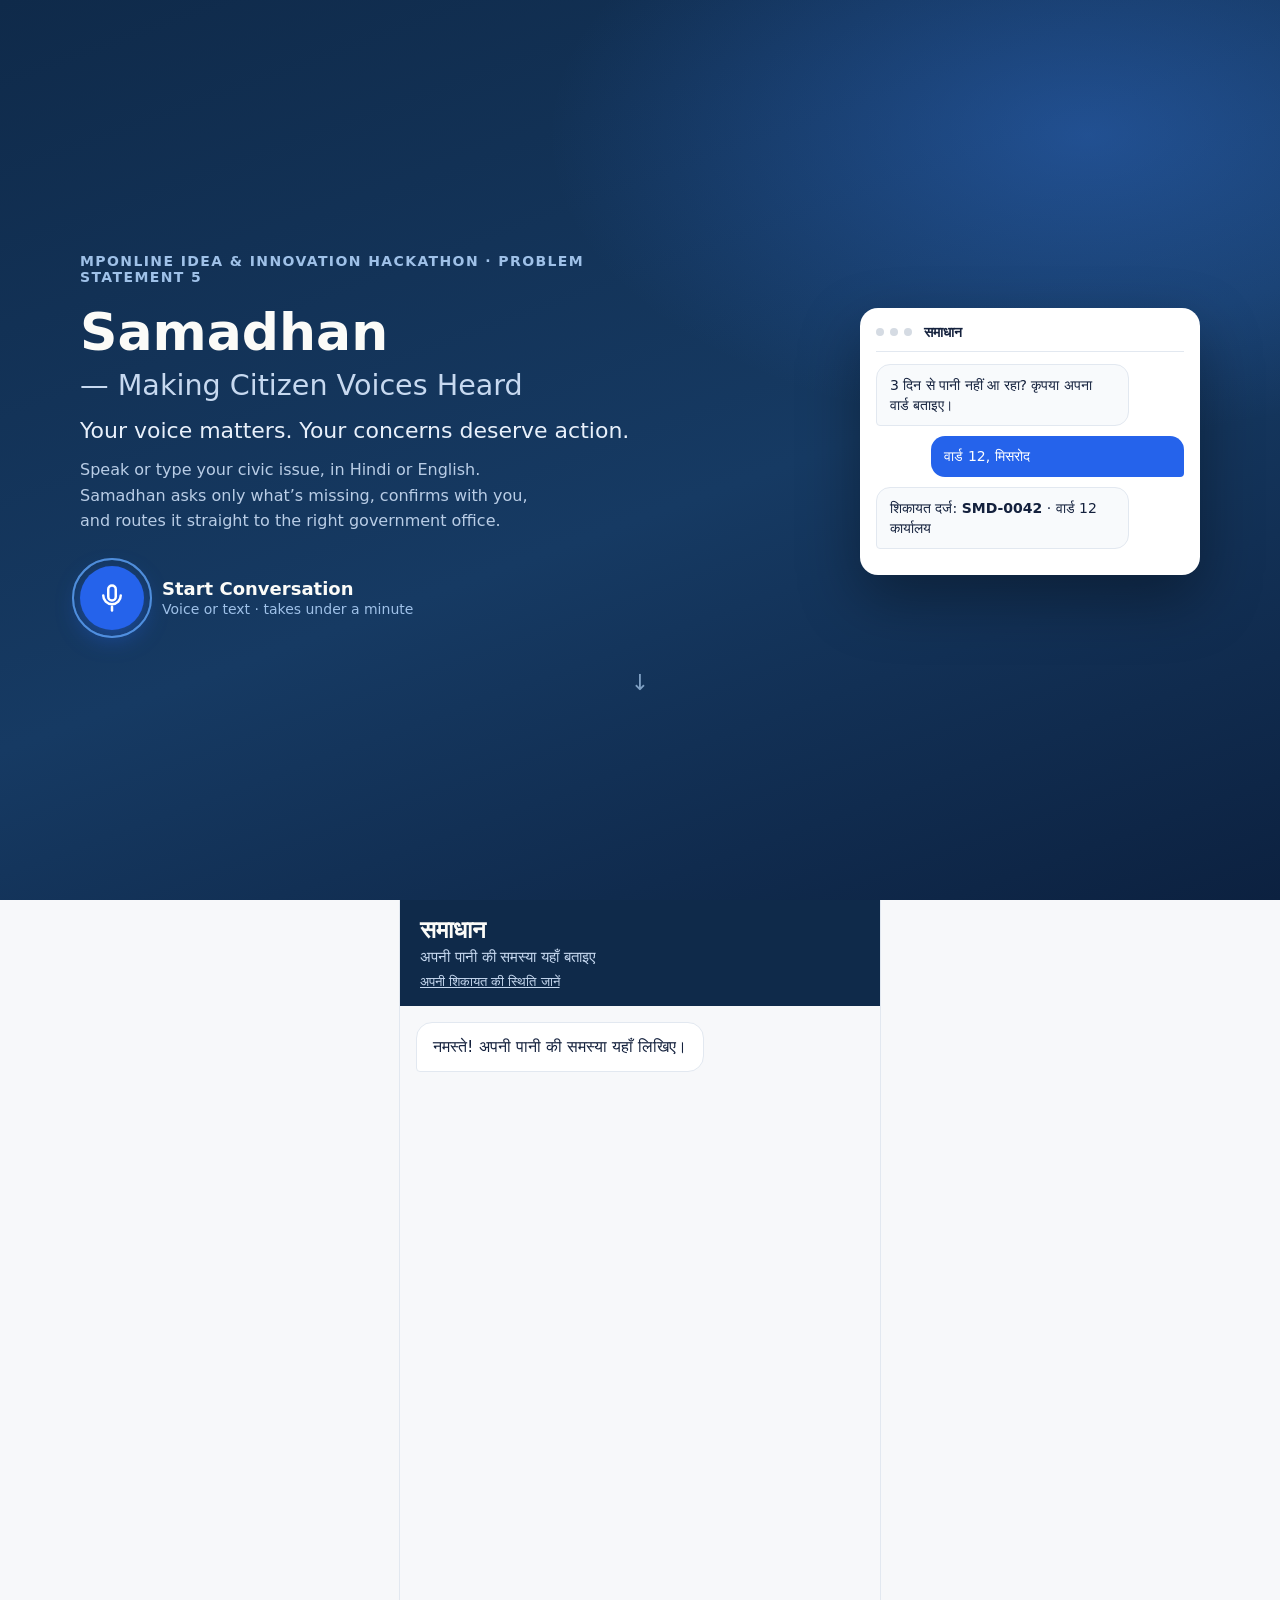
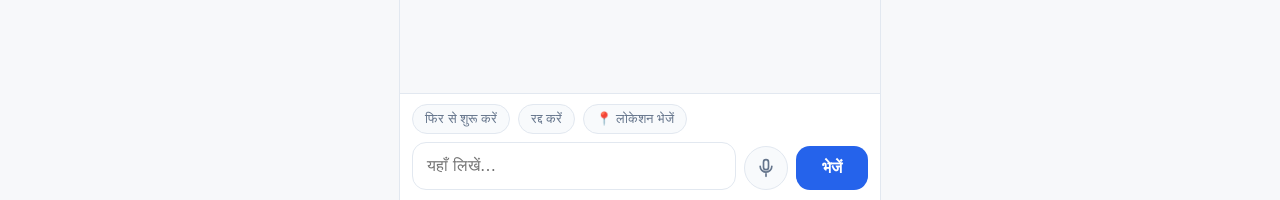
==== frontend/index.html @ 24bd09cf "T29: mic + location wired into the chat UI S16 spec + plan, then implementation on top of T21's exis" ====
<!doctype html>
<html lang="hi">
<head>
<meta charset="UTF-8">
<meta name="viewport" content="width=device-width, initial-scale=1, maximum-scale=1, viewport-fit=cover">
<title>समाधान — शिकायत दर्ज करें</title>
<link rel="stylesheet" href="style.css">
</head>
<body>

<section id="hero" class="hero">
  <div class="hero-inner">
    <div class="hero-copy">
      <p class="hero-eyebrow reveal" style="animation-delay:.05s">MPOnline Idea &amp; Innovation Hackathon &middot; Problem Statement 5</p>
      <h1 class="hero-title reveal" style="animation-delay:.15s">Samadhan <span class="hero-title-sub">— Making Citizen Voices Heard</span></h1>
      <p class="hero-tagline reveal" style="animation-delay:.25s">Your voice matters. Your concerns deserve action.</p>
      <p class="hero-desc reveal" style="animation-delay:.35s">Speak or type your civic issue, in Hindi or English. Samadhan asks only what&rsquo;s missing, confirms with you, and routes it straight to the right government office.</p>
      <div class="hero-cta-row reveal" style="animation-delay:.45s">
        <button id="hero-cta" class="cta-mic" aria-label="Start Conversation">
          <span class="cta-mic-ring"></span>
          <span class="cta-mic-ring cta-mic-ring-2"></span>
          <svg class="cta-mic-icon" viewBox="0 0 24 24" width="30" height="30" fill="none" stroke="currentColor" stroke-width="2" stroke-linecap="round" stroke-linejoin="round" aria-hidden="true">
            <rect x="9" y="2" width="6" height="12" rx="3"></rect>
            <path d="M5 10a7 7 0 0 0 14 0"></path>
            <line x1="12" y1="19" x2="12" y2="22"></line>
          </svg>
        </button>
        <div class="cta-label-group">
          <span class="cta-label">Start Conversation</span>
          <span class="cta-sublabel">Voice or text &middot; takes under a minute</span>
        </div>
      </div>
    </div>
    <div class="hero-preview reveal" style="animation-delay:.55s" aria-hidden="true">
      <div class="preview-card">
        <div class="preview-card-header">
          <span class="preview-dot"></span><span class="preview-dot"></span><span class="preview-dot"></span>
          <span class="preview-card-title">समाधान</span>
        </div>
        <div class="preview-bubble bot">3 दिन से पानी नहीं आ रहा? कृपया अपना वार्ड बताइए।</div>
        <div class="preview-bubble citizen">वार्ड 12, मिसरोद</div>
        <div class="preview-bubble bot preview-bubble-ticket">शिकायत दर्ज: <b>SMD-0042</b> &middot; वार्ड 12 कार्यालय</div>
      </div>
    </div>
  </div>
  <div class="hero-scroll-cue" aria-hidden="true">&darr;</div>
</section>

<div id="app" class="app-shell">
<header class="app-header">
  <h1>समाधान</h1>
  <p class="tagline">अपनी पानी की समस्या यहाँ बताइए</p>
  <a href="status.html" class="header-link">अपनी शिकायत की स्थिति जानें</a>
</header>

<main id="chat" class="chat" aria-live="polite" aria-label="बातचीत"></main>

<form id="composer" class="composer">
  <div class="composer-actions">
    <button type="button" id="btn-restart" class="chip-btn">फिर से शुरू करें</button>
    <button type="button" id="btn-cancel" class="chip-btn">रद्द करें</button>
    <button type="button" id="btn-location" class="chip-btn">📍 लोकेशन भेजें</button>
  </div>
  <div class="composer-row">
    <textarea id="input" class="input" placeholder="यहाँ लिखें…" rows="1" required></textarea>
    <button type="button" id="btn-mic" class="mic-btn" aria-label="आवाज़ रिकॉर्ड करें" title="आवाज़ रिकॉर्ड करें">
      <svg viewBox="0 0 24 24" width="20" height="20" fill="none" stroke="currentColor" stroke-width="2" stroke-linecap="round" stroke-linejoin="round" aria-hidden="true">
        <rect x="9" y="2" width="6" height="12" rx="3"></rect>
        <path d="M5 10a7 7 0 0 0 14 0"></path>
        <line x1="12" y1="19" x2="12" y2="22"></line>
      </svg>
    </button>
    <button type="submit" id="btn-send" class="send-btn" aria-label="भेजें">भेजें</button>
  </div>
</form>
</div>

<script src="app.js"></script>
</body>
</html>
---- frontend/style.css ----
/* Samadhan citizen chat — mobile-first, Hindi-first (T21). No framework, no build step. */

:root {
  --bg: #f7f8fa;
  --header-bg: #0f2a4a;
  --header-text: #fbfbf8;
  --bot-bg: #ffffff;
  --bot-border: #e2e8f0;
  --bot-text: #14213d;
  --citizen-bg: #2563eb;
  --citizen-text: #ffffff;
  --error-bg: #fff1f0;
  --error-border: #f6a09a;
  --error-text: #7a271a;
  --muted: #64748b;
  --accent: #2563eb;
  --ticket-bg: #eff4ff;
  --ticket-border: #c7d9f0;
  --success-bg: #ecfdf5;
  --success-border: #86efac;
  --success-text: #166534;
}

* { box-sizing: border-box; }

html, body {
  height: 100%;
  margin: 0;
  font-family: 'Noto Sans Devanagari', 'Segoe UI', system-ui, -apple-system, sans-serif;
  background: var(--bg);
  color: var(--bot-text);
}

.app-shell {
  display: flex;
  flex-direction: column;
  height: 100dvh;
}

.app-header {
  flex: none;
  background: var(--header-bg);
  color: var(--header-text);
  padding: 16px 20px calc(16px + env(safe-area-inset-top, 0px)) 20px;
  padding-top: max(16px, env(safe-area-inset-top, 16px));
}

.app-header h1 {
  margin: 0;
  font-size: 24px;
  font-weight: 700;
}

.app-header .tagline {
  margin: 4px 0 0;
  font-size: 15px;
  color: #c7d9f0;
}

.app-header .header-link {
  display: inline-block;
  margin-top: 8px;
  font-size: 13px;
  color: #c7d9f0;
  text-decoration: underline;
}

.chat {
  flex: 1;
  overflow-y: auto;
  padding: 16px;
  display: flex;
  flex-direction: column;
  gap: 12px;
}

.msg {
  max-width: 82%;
  padding: 12px 16px;
  border-radius: 16px;
  font-size: 16px;
  line-height: 1.5;
  word-wrap: break-word;
  white-space: pre-wrap;
}

.msg.bot {
  align-self: flex-start;
  background: var(--bot-bg);
  border: 1px solid var(--bot-border);
  color: var(--bot-text);
  border-bottom-left-radius: 4px;
}

.msg.citizen {
  align-self: flex-end;
  background: var(--citizen-bg);
  color: var(--citizen-text);
  border-bottom-right-radius: 4px;
}

.msg.error {
  align-self: flex-start;
  background: var(--error-bg);
  border: 1px solid var(--error-border);
  color: var(--error-text);
  border-bottom-left-radius: 4px;
}

.msg.system {
  align-self: center;
  background: transparent;
  color: var(--muted);
  font-size: 14px;
  padding: 4px 12px;
}

.card {
  margin-top: 10px;
  border-radius: 12px;
  padding: 14px 16px;
  font-size: 15px;
}

.card-summary {
  background: #f8fafc;
  border: 1px solid var(--bot-border);
}

.card-summary .card-title {
  font-weight: 600;
  margin-bottom: 8px;
  color: var(--bot-text);
}

.card-summary dl {
  margin: 0;
  display: grid;
  grid-template-columns: auto 1fr;
  column-gap: 10px;
  row-gap: 4px;
}

.card-summary dt {
  color: var(--muted);
  font-weight: 500;
}

.card-summary dd {
  margin: 0;
  color: var(--bot-text);
}

.card-ticket {
  background: var(--ticket-bg);
  border: 1px solid var(--ticket-border);
}

.card-ticket .complaint-id {
  font-size: 22px;
  font-weight: 700;
  color: var(--header-bg);
  letter-spacing: 0.5px;
}

.card-ticket .ticket-row {
  margin-top: 6px;
  color: #334155;
}

.badge {
  display: inline-block;
  margin-top: 8px;
  padding: 3px 10px;
  border-radius: 999px;
  font-size: 13px;
  font-weight: 600;
  background: #fff7ed;
  color: #b45309;
  border: 1px solid #f6ad55;
}

.badge-new {
  background: #f1f5f9;
  color: var(--muted);
  border: 1px solid var(--bot-border);
}

.badge-in_progress {
  background: var(--ticket-bg);
  color: var(--accent);
  border: 1px solid var(--ticket-border);
}

.badge-resolved {
  background: var(--success-bg);
  color: var(--success-text);
  border: 1px solid var(--success-border);
}

.composer {
  flex: none;
  border-top: 1px solid var(--bot-border);
  background: var(--bot-bg);
  padding: 10px 12px calc(10px + env(safe-area-inset-bottom, 0px)) 12px;
  display: flex;
  flex-direction: column;
  gap: 8px;
}

.composer-actions {
  display: flex;
  gap: 8px;
}

.chip-btn {
  flex: none;
  font-size: 13px;
  padding: 6px 12px;
  border-radius: 999px;
  border: 1px solid var(--bot-border);
  background: #f8fafc;
  color: var(--muted);
  cursor: pointer;
}

.chip-btn:active {
  background: #eef2f6;
}

.chip-btn-highlight {
  background: var(--ticket-bg);
  border-color: var(--accent);
  color: var(--accent);
  font-weight: 600;
}

.composer-row {
  display: flex;
  align-items: flex-end;
  gap: 8px;
}

.input {
  flex: 1;
  min-height: 44px;
  max-height: 120px;
  resize: none;
  border: 1px solid var(--bot-border);
  border-radius: 14px;
  padding: 12px 14px;
  font-size: 16px;
  font-family: inherit;
  line-height: 1.4;
}

.input:focus {
  outline: none;
  border-color: var(--accent);
}

.send-btn {
  flex: none;
  min-width: 72px;
  height: 44px;
  border: none;
  border-radius: 14px;
  background: var(--accent);
  color: #fff;
  font-size: 16px;
  font-weight: 600;
  cursor: pointer;
}

.send-btn:disabled {
  background: #93b4e8;
  cursor: not-allowed;
}

.mic-btn {
  flex: none;
  width: 44px;
  height: 44px;
  border-radius: 50%;
  border: 1px solid var(--bot-border);
  background: #f8fafc;
  color: var(--muted);
  cursor: pointer;
  display: flex;
  align-items: center;
  justify-content: center;
}

.mic-btn:disabled {
  opacity: 0.5;
  cursor: not-allowed;
}

.mic-btn-recording {
  background: var(--error-text);
  border-color: var(--error-text);
  color: #fff;
  animation: mic-recording-pulse 1.4s ease-in-out infinite;
}

@keyframes mic-recording-pulse {
  0%, 100% { box-shadow: 0 0 0 0 rgba(122, 39, 26, 0.35); }
  50% { box-shadow: 0 0 0 8px rgba(122, 39, 26, 0); }
}

@media (min-width: 640px) {
  .app-shell { max-width: 480px; margin: 0 auto; box-shadow: 0 0 0 1px var(--bot-border); }
}

/* ---------------------------------------------------------------------------
   Hero section — landing intro above the chat app (T21 follow-up).
--------------------------------------------------------------------------- */

.hero {
  position: relative;
  min-height: 100dvh;
  display: flex;
  flex-direction: column;
  justify-content: center;
  padding: 96px 24px 48px;
  background:
    radial-gradient(900px 500px at 85% 15%, rgba(59, 130, 246, 0.35), transparent 60%),
    linear-gradient(160deg, #0f2a4a 0%, #163a63 55%, #0c2140 100%);
  color: var(--header-text);
  overflow: hidden;
}

.hero-inner {
  position: relative;
  z-index: 1;
  width: 100%;
  max-width: 1120px;
  margin: 0 auto;
  display: grid;
  grid-template-columns: 1fr;
  gap: 40px;
  align-items: center;
}

.hero-eyebrow {
  margin: 0 0 18px;
  font-size: 14px;
  font-weight: 600;
  letter-spacing: 1.4px;
  text-transform: uppercase;
  color: #9fc1e8;
}

.hero-title {
  margin: 0 0 16px;
  font-size: clamp(34px, 7vw, 52px);
  font-weight: 700;
  line-height: 1.15;
  color: #fbfbf8;
}

.hero-title-sub {
  display: block;
  font-size: 0.55em;
  font-weight: 500;
  color: #c7d9f0;
  margin-top: 6px;
}

.hero-tagline {
  margin: 0 0 14px;
  font-size: clamp(18px, 3vw, 22px);
  font-weight: 500;
  color: #e8f0fb;
}

.hero-desc {
  margin: 0 0 32px;
  max-width: 46ch;
  font-size: 16px;
  line-height: 1.6;
  color: #b9cde6;
}

.hero-cta-row {
  display: flex;
  align-items: center;
  gap: 18px;
}

.cta-mic {
  position: relative;
  flex: none;
  width: 64px;
  height: 64px;
  border-radius: 50%;
  border: none;
  background: var(--accent);
  color: #fff;
  display: flex;
  align-items: center;
  justify-content: center;
  cursor: pointer;
  box-shadow: 0 8px 24px rgba(37, 99, 235, 0.45);
}

.cta-mic-ring {
  position: absolute;
  inset: -8px;
  border-radius: 50%;
  border: 2px solid rgba(96, 165, 250, 0.55);
  animation: mic-pulse 2.4s ease-out infinite;
}

.cta-mic-ring-2 {
  animation-delay: 1.2s;
}

.cta-label-group {
  display: flex;
  flex-direction: column;
  gap: 2px;
}

.cta-label {
  font-size: 18px;
  font-weight: 700;
  color: #fbfbf8;
}

.cta-sublabel {
  font-size: 14px;
  color: #9fc1e8;
}

.hero-preview {
  display: flex;
  justify-content: center;
}

.preview-card {
  width: 100%;
  max-width: 340px;
  background: #ffffff;
  border-radius: 18px;
  padding: 16px;
  box-shadow: 0 24px 60px rgba(0, 0, 0, 0.35);
  animation: float-card 5s ease-in-out infinite;
}

.preview-card-header {
  display: flex;
  align-items: center;
  gap: 6px;
  margin-bottom: 12px;
  padding-bottom: 10px;
  border-bottom: 1px solid var(--bot-border);
}

.preview-dot {
  width: 8px;
  height: 8px;
  border-radius: 50%;
  background: #d5dbe3;
}

.preview-card-title {
  margin-left: 6px;
  font-size: 14px;
  font-weight: 700;
  color: var(--bot-text);
}

.preview-bubble {
  max-width: 82%;
  margin-bottom: 10px;
  padding: 10px 13px;
  border-radius: 14px;
  font-size: 14px;
  line-height: 1.45;
}

.preview-bubble.bot {
  background: #f8fafc;
  border: 1px solid var(--bot-border);
  color: var(--bot-text);
  border-bottom-left-radius: 4px;
}

.preview-bubble.citizen {
  margin-left: auto;
  background: var(--accent);
  color: #fff;
  border-bottom-right-radius: 4px;
}

.preview-bubble-ticket {
  background: var(--ticket-bg);
  border-color: var(--ticket-border);
}

.hero-scroll-cue {
  position: relative;
  z-index: 1;
  margin: 40px auto 0;
  font-size: 22px;
  color: #7fa0c4;
  animation: bounce 2.2s ease-in-out infinite;
}

.reveal {
  opacity: 0;
  animation: reveal-up 0.7s ease-out forwards;
}

@keyframes reveal-up {
  from { opacity: 0; transform: translateY(16px); }
  to { opacity: 1; transform: translateY(0); }
}

@keyframes mic-pulse {
  0% { transform: scale(1); opacity: 0.9; }
  100% { transform: scale(1.6); opacity: 0; }
}

@keyframes float-card {
  0%, 100% { transform: translateY(0); }
  50% { transform: translateY(-8px); }
}

@keyframes bounce {
  0%, 100% { transform: translateY(0); }
  50% { transform: translateY(6px); }
}

@media (min-width: 860px) {
  .hero-inner { grid-template-columns: 1.1fr 0.9fr; text-align: left; }
  .hero-preview { justify-content: flex-end; }
}

@media (max-width: 859px) {
  .hero-inner { text-align: center; }
  .hero-desc { margin-left: auto; margin-right: auto; }
  .hero-cta-row { justify-content: center; }
  .hero-preview { order: -1; }
  .preview-card { max-width: 300px; }
}

@media (prefers-reduced-motion: reduce) {
  .reveal { animation: none; opacity: 1; }
  .cta-mic-ring, .preview-card, .hero-scroll-cue { animation: none; }
}

/* ---------------------------------------------------------------------------
   Status-check page (T22) — reuses .card/.card-ticket/.badge/.input/.send-btn/.chip-btn above.
--------------------------------------------------------------------------- */

.status-main {
  flex: 1;
  overflow-y: auto;
  padding: 20px 16px;
  display: flex;
  flex-direction: column;
  gap: 16px;
}

.status-form {
  display: flex;
  flex-direction: column;
  gap: 8px;
}

.status-label {
  font-size: 14px;
  font-weight: 600;
  color: var(--bot-text);
}

.form-error {
  font-size: 14px;
  color: var(--error-text);
  background: var(--error-bg);
  border: 1px solid var(--error-border);
  border-radius: 10px;
  padding: 8px 12px;
}

.status-submit {
  width: 100%;
}

.status-result .card {
  margin-top: 0;
}

.status-back {
  align-self: flex-start;
  text-decoration: none;
}
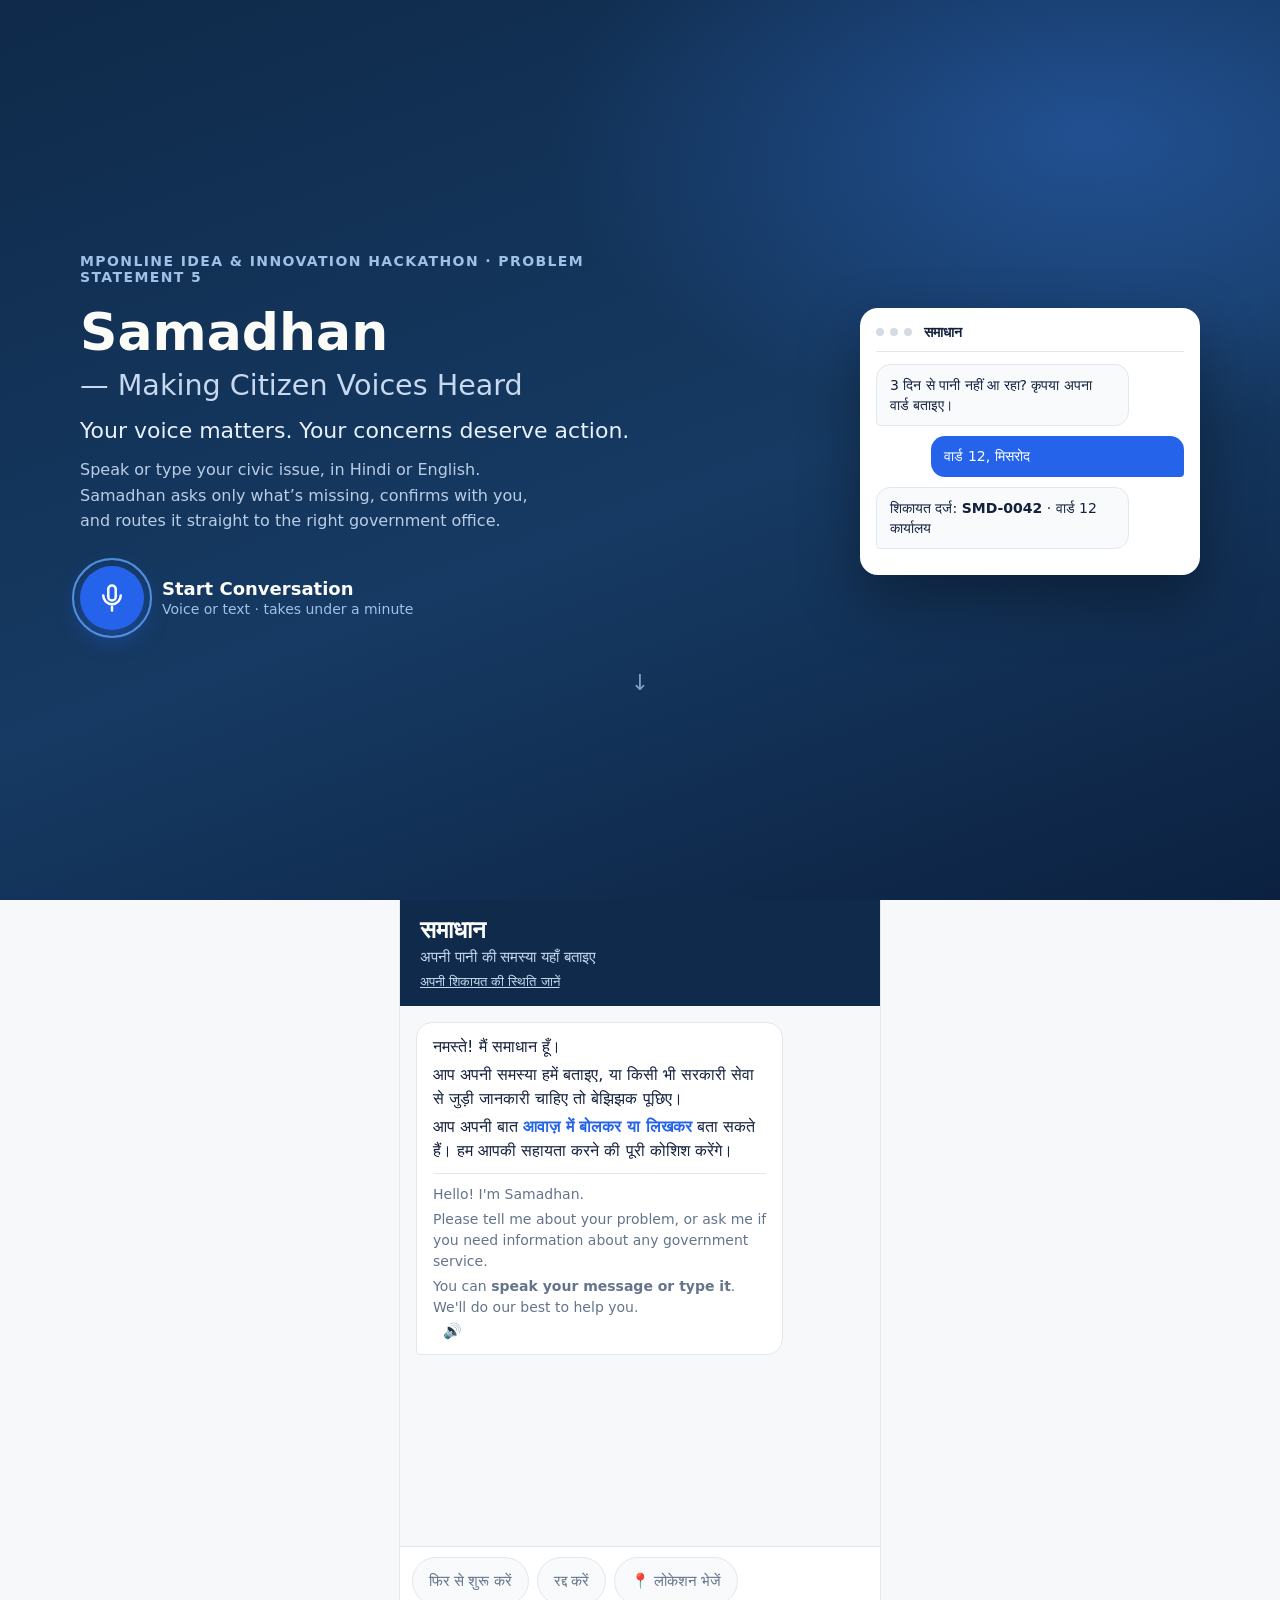
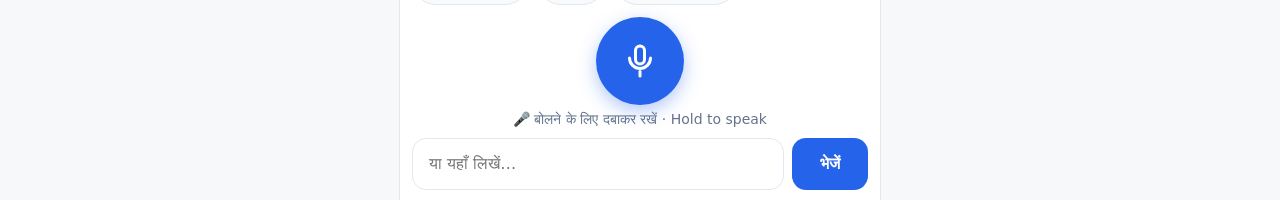
==== commit 32abb86b: "T52: citizen UI redesign -- press-and-hold voice, bilingual greeting S18 spec + plan, then implement" ====
--- a/frontend/index.html
+++ b/frontend/index.html
@@ -61,15 +61,23 @@
     <button type="button" id="btn-cancel" class="chip-btn">रद्द करें</button>
     <button type="button" id="btn-location" class="chip-btn">📍 लोकेशन भेजें</button>
   </div>
-  <div class="composer-row">
-    <textarea id="input" class="input" placeholder="यहाँ लिखें…" rows="1" required></textarea>
-    <button type="button" id="btn-mic" class="mic-btn" aria-label="आवाज़ रिकॉर्ड करें" title="आवाज़ रिकॉर्ड करें">
-      <svg viewBox="0 0 24 24" width="20" height="20" fill="none" stroke="currentColor" stroke-width="2" stroke-linecap="round" stroke-linejoin="round" aria-hidden="true">
+
+  <div class="voice-row">
+    <button type="button" id="btn-mic" class="mic-btn"
+            aria-label="आवाज़ रिकॉर्ड करने के लिए दबाकर रखें">
+      <svg viewBox="0 0 24 24" width="36" height="36" fill="none" stroke="currentColor"
+           stroke-width="2" stroke-linecap="round" stroke-linejoin="round" aria-hidden="true">
         <rect x="9" y="2" width="6" height="12" rx="3"></rect>
         <path d="M5 10a7 7 0 0 0 14 0"></path>
         <line x1="12" y1="19" x2="12" y2="22"></line>
       </svg>
+      <span id="mic-timer" class="mic-timer" hidden>0:00</span>
     </button>
+    <p class="mic-caption">🎤 बोलने के लिए दबाकर रखें &middot; Hold to speak</p>
+  </div>
+
+  <div class="composer-row">
+    <textarea id="input" class="input" placeholder="या यहाँ लिखें…" rows="1" required></textarea>
     <button type="submit" id="btn-send" class="send-btn" aria-label="भेजें">भेजें</button>
   </div>
 </form>
--- a/frontend/style.css
+++ b/frontend/style.css
@@ -84,6 +84,10 @@
   white-space: pre-wrap;
 }
 
+.msg-in {
+  animation: reveal-up 0.35s ease-out; /* T52: same keyframe as the hero, shorter for a bubble */
+}
+
 .msg.bot {
   align-self: flex-start;
   background: var(--bot-bg);
@@ -107,6 +111,59 @@
   border-bottom-left-radius: 4px;
 }
 
+/* T52: bilingual greeting card -- Hindi primary, English secondary, both always shown (S18). */
+.greeting-card {
+  display: flex;
+  flex-direction: column;
+}
+
+.greeting-block {
+  display: flex;
+  flex-direction: column;
+  gap: 4px;
+}
+
+.greeting-line {
+  margin: 0;
+}
+
+.greeting-hi {
+  font-size: 16px;
+  color: var(--bot-text);
+}
+
+.greeting-hi .greeting-line strong {
+  color: var(--accent);
+}
+
+.greeting-divider {
+  height: 1px;
+  background: var(--bot-border);
+  margin: 10px 0;
+}
+
+.greeting-en {
+  font-size: 14px;
+  color: var(--muted);
+}
+
+.speak-btn {
+  display: inline-block;
+  margin-left: 8px;
+  border: none;
+  background: transparent;
+  color: var(--muted);
+  cursor: pointer;
+  font-size: 15px;
+  vertical-align: middle;
+  padding: 0 2px;
+}
+
+.speak-btn:disabled {
+  opacity: 0.5;
+  cursor: not-allowed;
+}
+
 .msg.system {
   align-self: center;
   background: transparent;
@@ -166,6 +223,16 @@
 .card-ticket .ticket-row {
   margin-top: 6px;
   color: #334155;
+}
+
+.card-ticket-confirm {
+  animation: ticket-confirm-pop 0.5s ease-out; /* T52: one-off celebratory pop (S18) */
+}
+
+@keyframes ticket-confirm-pop {
+  0% { transform: scale(0.92); border-color: var(--accent); }
+  60% { transform: scale(1.03); }
+  100% { transform: scale(1); border-color: var(--ticket-border); }
 }
 
 .badge {
@@ -215,8 +282,9 @@
 
 .chip-btn {
   flex: none;
-  font-size: 13px;
-  padding: 6px 12px;
+  min-height: 48px;
+  font-size: 15px;
+  padding: 10px 16px;
   border-radius: 999px;
   border: 1px solid var(--bot-border);
   background: #f8fafc;
@@ -243,12 +311,12 @@
 
 .input {
   flex: 1;
-  min-height: 44px;
+  min-height: 52px;
   max-height: 120px;
   resize: none;
   border: 1px solid var(--bot-border);
   border-radius: 14px;
-  padding: 12px 14px;
+  padding: 14px 16px;
   font-size: 16px;
   font-family: inherit;
   line-height: 1.4;
@@ -261,8 +329,8 @@
 
 .send-btn {
   flex: none;
-  min-width: 72px;
-  height: 44px;
+  min-width: 76px;
+  height: 52px;
   border: none;
   border-radius: 14px;
   background: var(--accent);
@@ -277,35 +345,83 @@
   cursor: not-allowed;
 }
 
+/* ---------------------------------------------------------------------------
+   T52: press-and-hold mic -- the single largest, most obvious composer element
+   (docs/T52-designer-brief.md), its own row above the text input (S18).
+--------------------------------------------------------------------------- */
+
+.voice-row {
+  display: flex;
+  flex-direction: column;
+  align-items: center;
+  gap: 6px;
+  padding: 4px 0 2px;
+}
+
 .mic-btn {
   flex: none;
-  width: 44px;
-  height: 44px;
+  width: 88px;
+  height: 88px;
   border-radius: 50%;
-  border: 1px solid var(--bot-border);
-  background: #f8fafc;
-  color: var(--muted);
+  border: none;
+  background: var(--accent);
+  color: #fff;
   cursor: pointer;
   display: flex;
   align-items: center;
   justify-content: center;
+  position: relative;
+  touch-action: none; /* the browser's own scroll/pan gesture must never steal the hold */
+  -webkit-tap-highlight-color: transparent;
+  box-shadow: 0 6px 18px rgba(37, 99, 235, 0.35);
+  animation: mic-idle-pulse 2.6s ease-in-out infinite;
 }
 
 .mic-btn:disabled {
   opacity: 0.5;
   cursor: not-allowed;
+  animation: none;
+}
+
+.mic-btn-starting {
+  animation: none;
+  opacity: 0.7;
 }
 
 .mic-btn-recording {
   background: var(--error-text);
-  border-color: var(--error-text);
-  color: #fff;
-  animation: mic-recording-pulse 1.4s ease-in-out infinite;
+  animation: mic-recording-pulse 1.2s ease-in-out infinite;
+}
+
+.mic-btn-cancelled {
+  background: var(--muted);
+  animation: none;
+}
+
+.mic-timer {
+  position: absolute;
+  bottom: -22px;
+  font-size: 13px;
+  font-weight: 600;
+  font-variant-numeric: tabular-nums;
+  color: var(--error-text);
+}
+
+.mic-caption {
+  margin: 0;
+  font-size: 14px;
+  color: var(--muted);
+  text-align: center;
+}
+
+@keyframes mic-idle-pulse {
+  0%, 100% { box-shadow: 0 6px 18px rgba(37, 99, 235, 0.35), 0 0 0 0 rgba(37, 99, 235, 0.25); }
+  50% { box-shadow: 0 6px 18px rgba(37, 99, 235, 0.35), 0 0 0 14px rgba(37, 99, 235, 0); }
 }
 
 @keyframes mic-recording-pulse {
   0%, 100% { box-shadow: 0 0 0 0 rgba(122, 39, 26, 0.35); }
-  50% { box-shadow: 0 0 0 8px rgba(122, 39, 26, 0); }
+  50% { box-shadow: 0 0 0 14px rgba(122, 39, 26, 0); }
 }
 
 @media (min-width: 640px) {
@@ -549,6 +665,7 @@
 @media (prefers-reduced-motion: reduce) {
   .reveal { animation: none; opacity: 1; }
   .cta-mic-ring, .preview-card, .hero-scroll-cue { animation: none; }
+  .msg-in, .mic-btn, .mic-btn-recording, .card-ticket-confirm { animation: none; }
 }
 
 /* ---------------------------------------------------------------------------
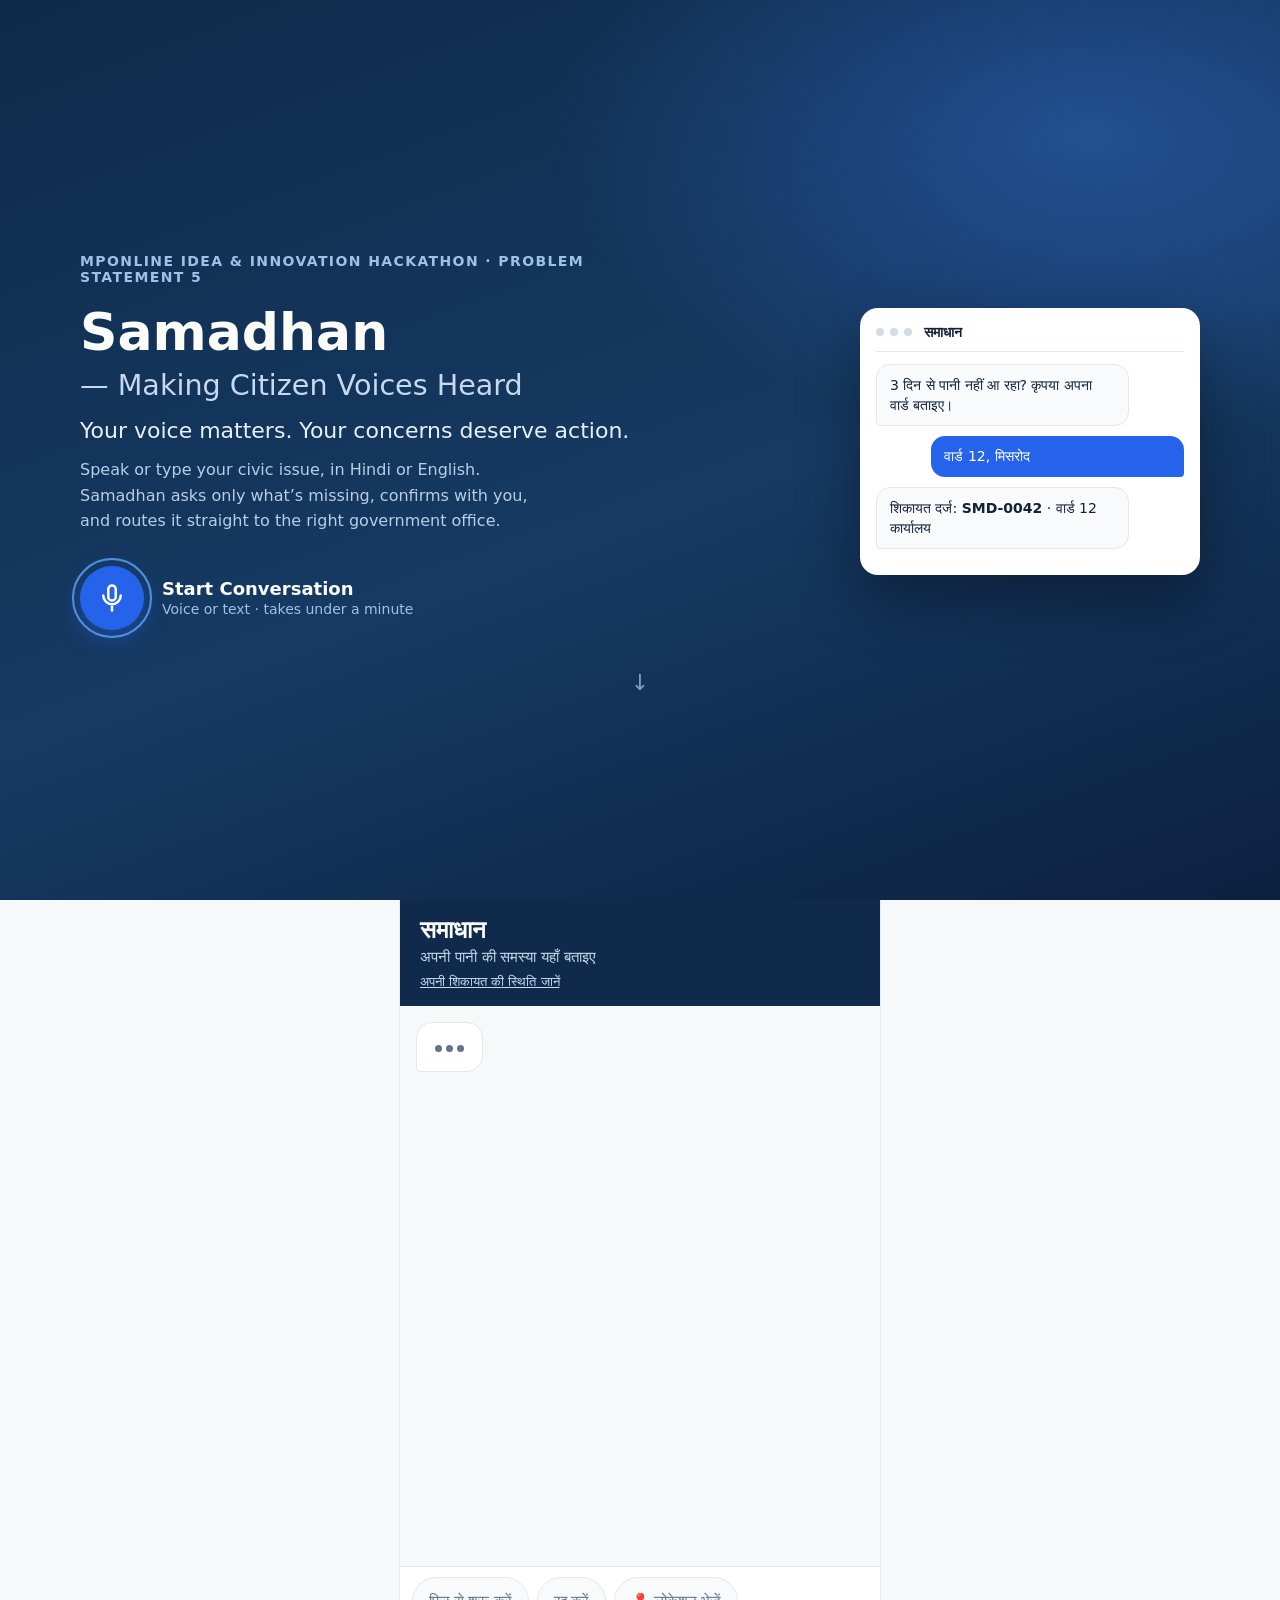
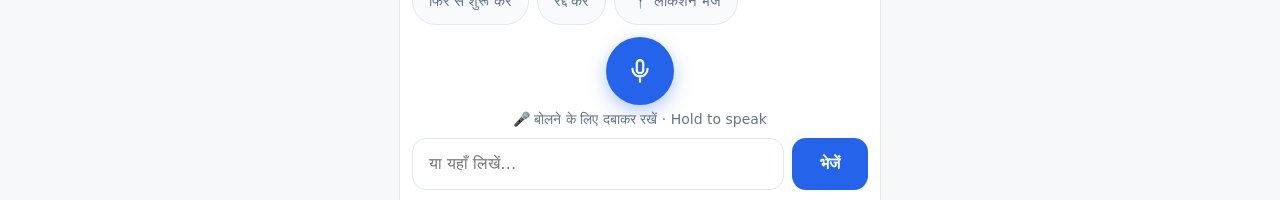
==== commit e71f4d20: "T52 revision: shrink mic button, auto-play bilingual greeting Direct feedback from Lead after first " ====
--- a/frontend/index.html
+++ b/frontend/index.html
@@ -65,7 +65,7 @@
   <div class="voice-row">
     <button type="button" id="btn-mic" class="mic-btn"
             aria-label="आवाज़ रिकॉर्ड करने के लिए दबाकर रखें">
-      <svg viewBox="0 0 24 24" width="36" height="36" fill="none" stroke="currentColor"
+      <svg viewBox="0 0 24 24" width="26" height="26" fill="none" stroke="currentColor"
            stroke-width="2" stroke-linecap="round" stroke-linejoin="round" aria-hidden="true">
         <rect x="9" y="2" width="6" height="12" rx="3"></rect>
         <path d="M5 10a7 7 0 0 0 14 0"></path>
--- a/frontend/style.css
+++ b/frontend/style.css
@@ -147,6 +147,50 @@
   color: var(--muted);
 }
 
+.greeting-listen-btn {
+  align-self: flex-start;
+  margin-top: 12px;
+  display: flex;
+  align-items: center;
+  gap: 6px;
+  border: 1px solid var(--accent);
+  background: var(--ticket-bg);
+  color: var(--accent);
+  font-size: 14px;
+  font-weight: 600;
+  padding: 8px 14px;
+  border-radius: 999px;
+  cursor: pointer;
+}
+
+.greeting-listen-btn:active {
+  background: var(--ticket-border);
+}
+
+/* T52: brief "typing" pause before the greeting appears (user-requested, 3s wait). */
+.typing-indicator {
+  display: inline-flex;
+  align-items: center;
+  gap: 4px;
+  padding: 4px 2px;
+}
+
+.typing-indicator span {
+  width: 7px;
+  height: 7px;
+  border-radius: 50%;
+  background: var(--muted);
+  animation: typing-bounce 1.1s ease-in-out infinite;
+}
+
+.typing-indicator span:nth-child(2) { animation-delay: 0.15s; }
+.typing-indicator span:nth-child(3) { animation-delay: 0.3s; }
+
+@keyframes typing-bounce {
+  0%, 60%, 100% { transform: translateY(0); opacity: 0.5; }
+  30% { transform: translateY(-5px); opacity: 1; }
+}
+
 .speak-btn {
   display: inline-block;
   margin-left: 8px;
@@ -360,8 +404,8 @@
 
 .mic-btn {
   flex: none;
-  width: 88px;
-  height: 88px;
+  width: 68px;
+  height: 68px;
   border-radius: 50%;
   border: none;
   background: var(--accent);
@@ -666,6 +710,7 @@
   .reveal { animation: none; opacity: 1; }
   .cta-mic-ring, .preview-card, .hero-scroll-cue { animation: none; }
   .msg-in, .mic-btn, .mic-btn-recording, .card-ticket-confirm { animation: none; }
+  .typing-indicator span { animation: none; opacity: 1; }
 }
 
 /* ---------------------------------------------------------------------------
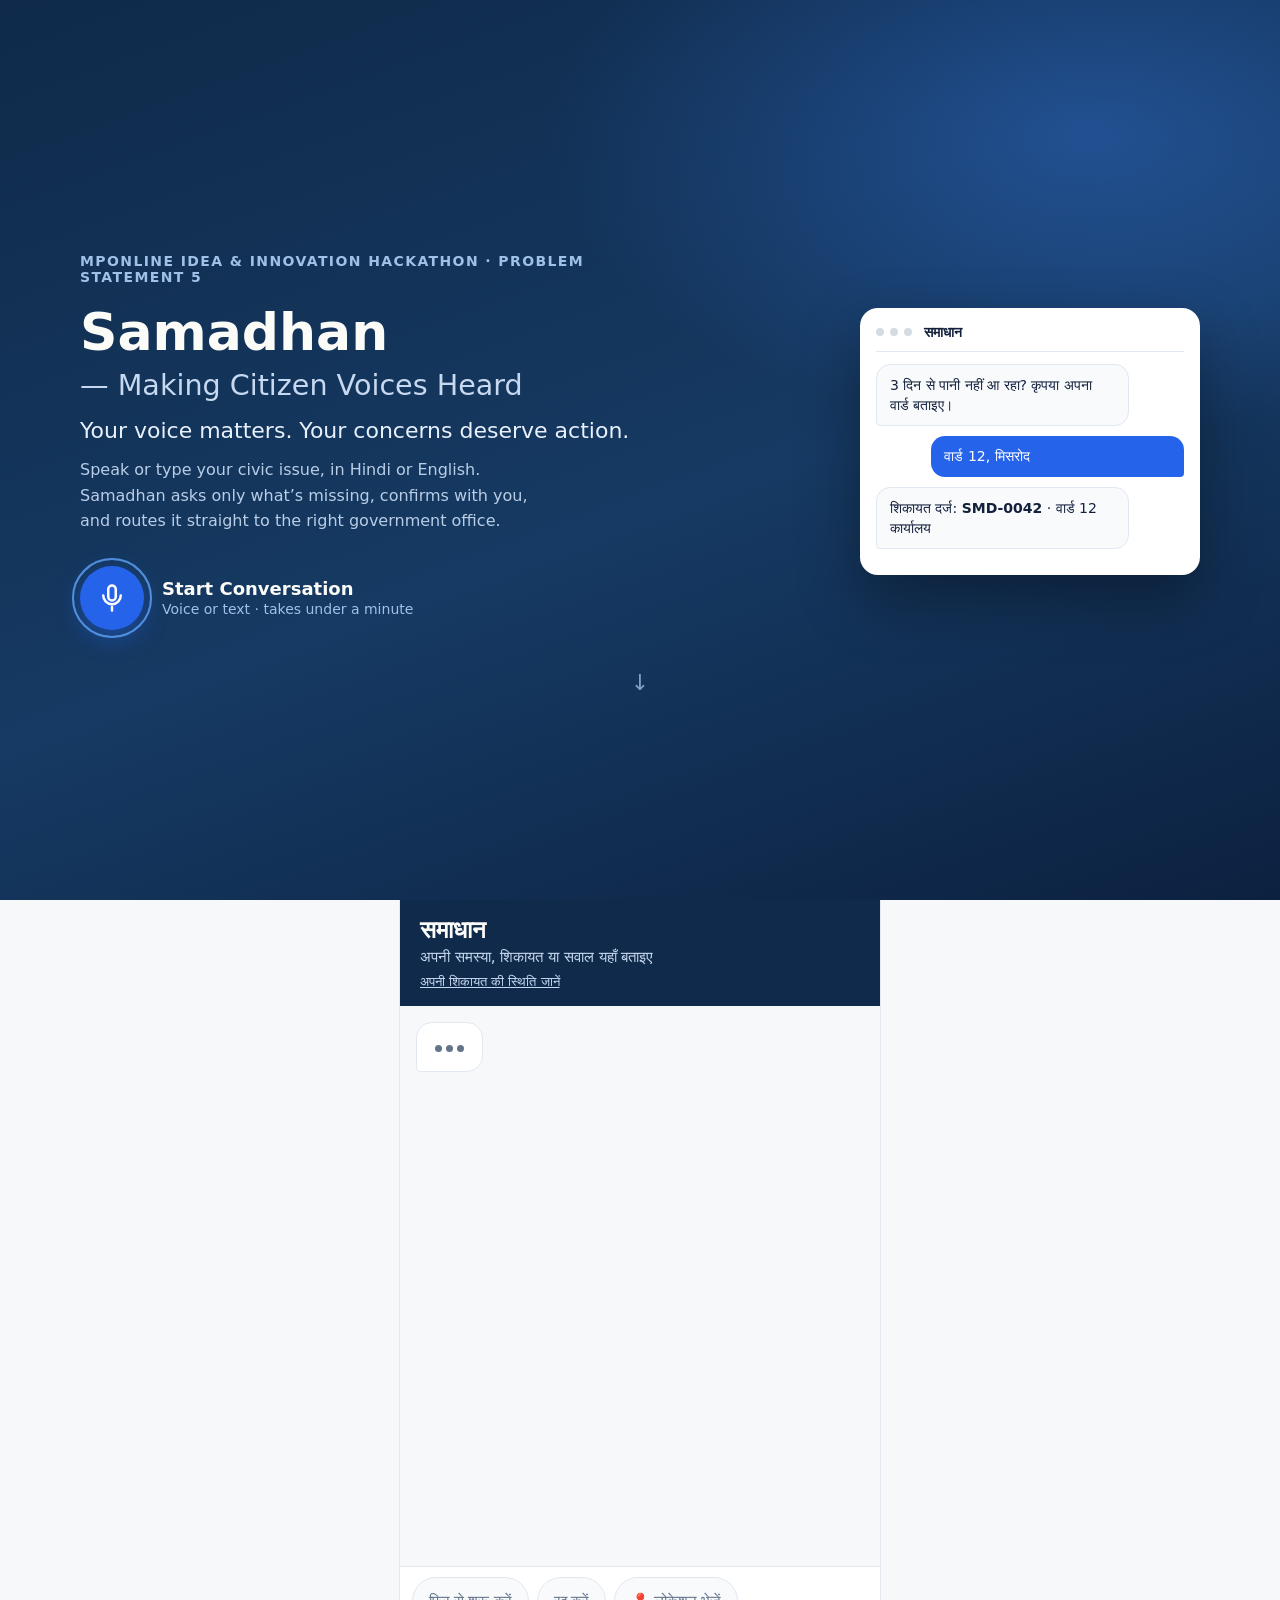
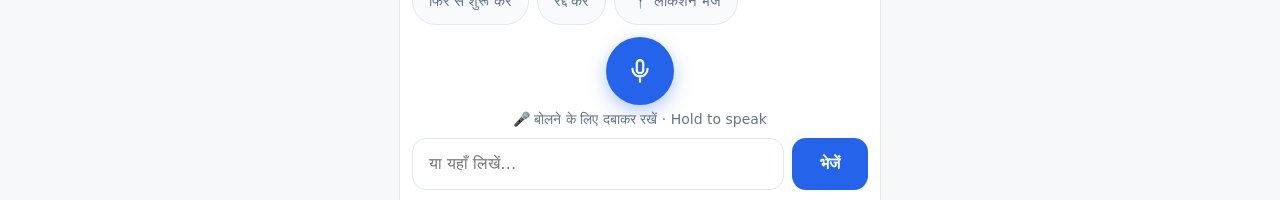
==== commit eb17d3a1: "S29: complaint status in the chat (typed or spoken), status link on the ticket card, general greetin" ====
--- a/frontend/index.html
+++ b/frontend/index.html
@@ -49,7 +49,7 @@
 <div id="app" class="app-shell">
 <header class="app-header">
   <h1>समाधान</h1>
-  <p class="tagline">अपनी पानी की समस्या यहाँ बताइए</p>
+  <p class="tagline">अपनी समस्या, शिकायत या सवाल यहाँ बताइए</p>
   <a href="status.html" class="header-link">अपनी शिकायत की स्थिति जानें</a>
 </header>
 
@@ -83,6 +83,7 @@
 </form>
 </div>
 
+<script src="config.js"></script>
 <script src="app.js"></script>
 </body>
 </html>
--- a/frontend/style.css
+++ b/frontend/style.css
@@ -88,6 +88,9 @@
   animation: reveal-up 0.35s ease-out; /* T52: same keyframe as the hero, shorter for a bubble */
 }
 
+/* S28 4.6: links in bot replies (.msg already keeps line breaks) */
+.msg.bot a { color: var(--accent); word-break: break-all; }
+
 .msg.bot {
   align-self: flex-start;
   background: var(--bot-bg);
@@ -206,6 +209,61 @@
 .speak-btn:disabled {
   opacity: 0.5;
   cursor: not-allowed;
+}
+
+/* S17 D-S17-5: voice-note player inside every bot bubble */
+.voice-note {
+  display: flex;
+  align-items: center;
+  gap: 8px;
+  margin-top: 8px;
+  padding: 6px 10px;
+  min-width: 170px;
+  background: var(--ticket-bg);
+  border: 1px solid var(--ticket-border);
+  border-radius: 999px;
+}
+
+.vn-play {
+  flex: none;
+  width: 30px;
+  height: 30px;
+  border: none;
+  border-radius: 50%;
+  background: var(--accent);
+  color: #fff;
+  font-size: 13px;
+  cursor: pointer;
+}
+
+.vn-play:disabled { opacity: 0.6; cursor: progress; }
+
+.vn-track {
+  flex: 1;
+  height: 4px;
+  background: var(--ticket-border);
+  border-radius: 2px;
+  overflow: hidden;
+}
+
+.vn-fill { width: 0%; height: 100%; background: var(--accent); }
+
+.vn-time { flex: none; font-size: 12px; color: var(--muted); font-variant-numeric: tabular-nums; }
+
+/* S23: yes/no chips under a location question */
+.location-choice {
+  display: flex;
+  flex-wrap: wrap;
+  gap: 8px;
+  margin-top: 10px;
+}
+
+/* S29: link on the ticket card */
+.ticket-status-link {
+  display: inline-block;
+  margin-top: 8px;
+  color: var(--accent);
+  font-weight: 600;
 }
 
 .msg.system {
@@ -759,3 +817,128 @@
   align-self: flex-start;
   text-decoration: none;
 }
+
+/* ---------------------------------------------------------------------------
+   Floating chat widget (T53) -- reuses .msg/.card/.input/.send-btn styles above.
+--------------------------------------------------------------------------- */
+
+#samadhan-widget-root {
+  position: fixed;
+  right: 20px;
+  bottom: 20px;
+  z-index: 1000;
+  display: flex;
+  align-items: flex-end;
+  gap: 10px;
+}
+
+#samadhan-widget-label {
+  background: var(--header-bg);
+  color: var(--header-text);
+  font-size: 13px;
+  padding: 8px 14px;
+  border-radius: 999px;
+  box-shadow: 0 4px 14px rgba(0, 0, 0, 0.2);
+  white-space: nowrap;
+  margin-bottom: 8px;
+}
+
+#samadhan-widget-toggle {
+  order: 2;
+  flex: none;
+  width: 60px;
+  height: 60px;
+  border-radius: 50%;
+  border: none;
+  background: var(--accent);
+  color: #fff;
+  cursor: pointer;
+  display: flex;
+  align-items: center;
+  justify-content: center;
+  box-shadow: 0 8px 24px rgba(37, 99, 235, 0.4);
+  animation: widget-idle-pulse 3s ease-in-out infinite;
+}
+
+@keyframes widget-idle-pulse {
+  0%, 100% { box-shadow: 0 8px 24px rgba(37, 99, 235, 0.4), 0 0 0 0 rgba(37, 99, 235, 0.3); }
+  50% { box-shadow: 0 8px 24px rgba(37, 99, 235, 0.4), 0 0 0 10px rgba(37, 99, 235, 0); }
+}
+
+#samadhan-widget-panel {
+  position: fixed;
+  right: 20px;
+  bottom: 92px;
+  width: min(400px, calc(100vw - 40px));
+  height: min(620px, calc(100vh - 140px));
+  background: var(--bg);
+  border-radius: 16px;
+  box-shadow: 0 16px 48px rgba(0, 0, 0, 0.25);
+  display: flex;
+  flex-direction: column;
+  overflow: hidden;
+  transform-origin: bottom right;
+  animation: widget-panel-in 0.22s ease-out;
+}
+
+#samadhan-widget-panel[hidden] {
+  display: none;
+}
+
+@keyframes widget-panel-in {
+  from { opacity: 0; transform: scale(0.9) translateY(8px); }
+  to { opacity: 1; transform: scale(1) translateY(0); }
+}
+
+#samadhan-widget-header {
+  flex: none;
+  background: var(--header-bg);
+  color: var(--header-text);
+  padding: 14px 16px;
+  font-weight: 700;
+  font-size: 16px;
+  display: flex;
+  align-items: center;
+  justify-content: space-between;
+}
+
+#samadhan-widget-close {
+  background: transparent;
+  border: none;
+  color: var(--header-text);
+  cursor: pointer;
+  display: flex;
+  padding: 4px;
+}
+
+#samadhan-widget-messages {
+  flex: 1;
+  overflow-y: auto;
+  padding: 14px;
+  display: flex;
+  flex-direction: column;
+  gap: 10px;
+}
+
+/* #samadhan-widget-composer reuses .composer's layout directly (flex-column, padding, border-top)
+   -- the widget's composer-actions/voice-row/composer-row children are the exact same classes
+   app.js's composer uses, so they need no widget-specific styling. Just tighten spacing and allow
+   the 3 chips to wrap on the narrower panel width, where the full page never needs to. */
+#samadhan-widget-composer.composer {
+  padding: 8px 10px calc(8px + env(safe-area-inset-bottom, 0px)) 10px;
+  gap: 6px;
+}
+
+#samadhan-widget-composer .composer-actions {
+  flex-wrap: wrap;
+}
+
+@media (max-width: 420px) {
+  #samadhan-widget-root { right: 12px; bottom: 12px; }
+  #samadhan-widget-panel { right: 12px; bottom: 84px; }
+}
+
+@media (prefers-reduced-motion: reduce) {
+  #samadhan-widget-toggle { animation: none; }
+  #samadhan-widget-panel { animation: none; }
+}
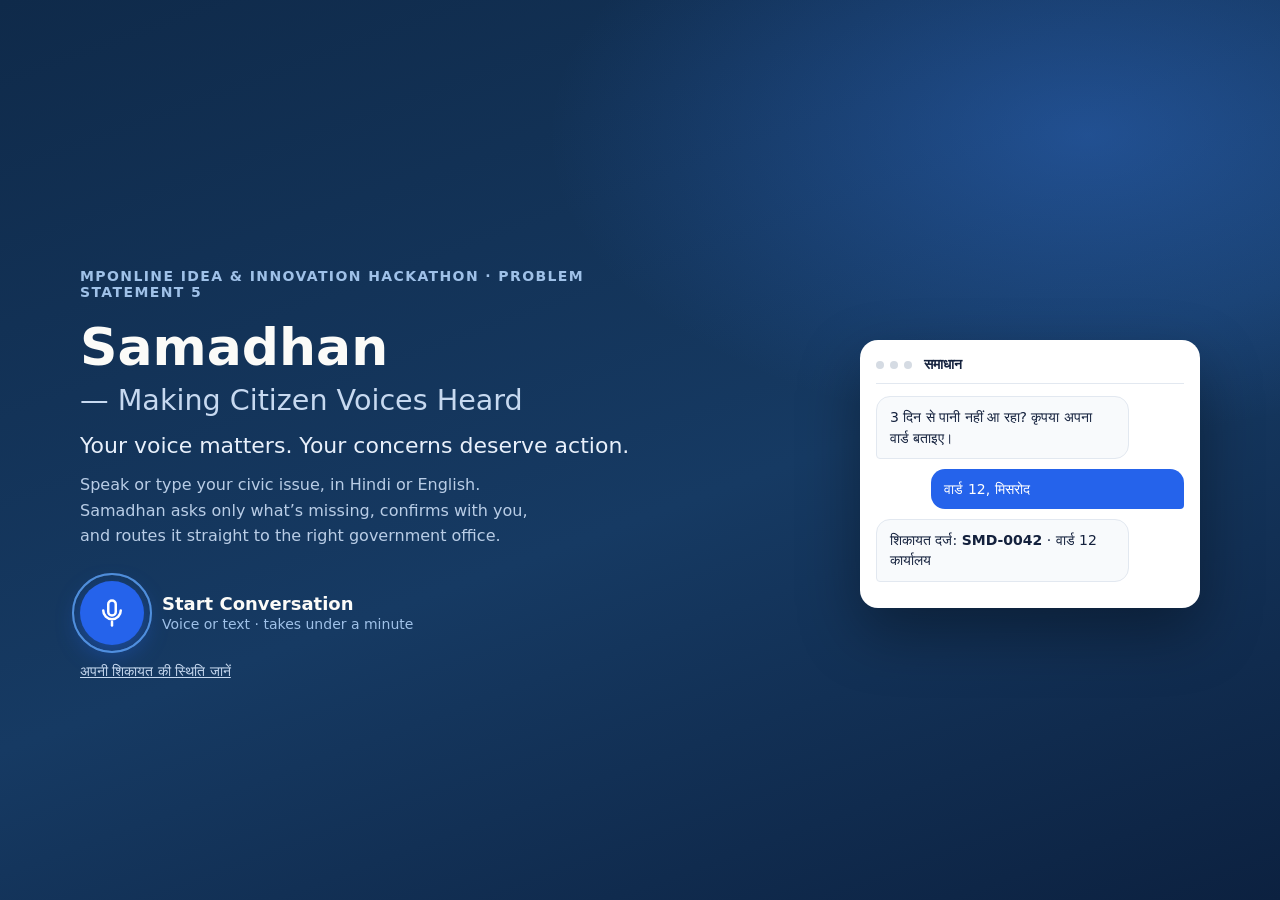
==== commit df1d940a: "S31: home page is the hero only, chat opens as the widget from the hero mic, greeting plays a record" ====
--- a/frontend/index.html
+++ b/frontend/index.html
@@ -6,7 +6,7 @@
 <title>समाधान — शिकायत दर्ज करें</title>
 <link rel="stylesheet" href="style.css">
 </head>
-<body>
+<body data-hero>
 
 <section id="hero" class="hero">
   <div class="hero-inner">
@@ -30,6 +30,7 @@
           <span class="cta-sublabel">Voice or text &middot; takes under a minute</span>
         </div>
       </div>
+      <a href="status.html" class="hero-status-link reveal" style="animation-delay:.55s">अपनी शिकायत की स्थिति जानें</a>
     </div>
     <div class="hero-preview reveal" style="animation-delay:.55s" aria-hidden="true">
       <div class="preview-card">
@@ -43,10 +44,11 @@
       </div>
     </div>
   </div>
-  <div class="hero-scroll-cue" aria-hidden="true">&darr;</div>
 </section>
 
-<div id="app" class="app-shell">
+<!-- S31: full chat page disabled on purpose (the widget is the chat now). To bring it back: remove `hidden`,
+     and load app.js instead of widget.js. -->
+<div id="app" class="app-shell" hidden>
 <header class="app-header">
   <h1>समाधान</h1>
   <p class="tagline">अपनी समस्या, शिकायत या सवाल यहाँ बताइए</p>
@@ -84,6 +86,6 @@
 </div>
 
 <script src="config.js"></script>
-<script src="app.js"></script>
+<script src="widget.js"></script>
 </body>
 </html>
--- a/frontend/style.css
+++ b/frontend/style.css
@@ -31,6 +31,9 @@
   color: var(--bot-text);
 }
 
+/* S31: the hidden chat page must stay hidden (display:flex below would override the attribute) */
+.app-shell[hidden] { display: none; }
+
 .app-shell {
   display: flex;
   flex-direction: column;
@@ -165,6 +168,8 @@
   border-radius: 999px;
   cursor: pointer;
 }
+
+.greeting-listen-btn[hidden] { display: none; } /* display:flex above would otherwise override `hidden` */
 
 .greeting-listen-btn:active {
   background: var(--ticket-border);
@@ -938,6 +943,41 @@
   #samadhan-widget-panel { right: 12px; bottom: 84px; }
 }
 
+/* S31: on the home page (body[data-hero]) the hero mic is the entry point; the round button and its label
+   show only after the first open, so a citizen can reopen a closed panel. */
+body[data-hero] #samadhan-widget-root:not(.samadhan-widget-seen) #samadhan-widget-toggle,
+body[data-hero] #samadhan-widget-root:not(.samadhan-widget-seen) #samadhan-widget-label {
+  display: none;
+}
+
+body[data-hero] #samadhan-widget-panel {
+  width: min(420px, calc(100vw - 40px));
+  height: min(680px, calc(100vh - 120px));
+}
+
+@media (max-width: 480px) {
+  body[data-hero] #samadhan-widget-panel,
+  #samadhan-widget-panel {
+    top: 0;
+    left: 0;
+    right: 0;
+    bottom: 0;
+    width: 100%;
+    height: 100%;
+    max-height: none;
+    border-radius: 0;
+    padding-top: env(safe-area-inset-top, 0px);
+  }
+}
+
+.hero-status-link {
+  display: inline-block;
+  margin-top: 18px;
+  font-size: 14px;
+  color: #c7d9f0;
+  text-decoration: underline;
+}
+
 @media (prefers-reduced-motion: reduce) {
   #samadhan-widget-toggle { animation: none; }
   #samadhan-widget-panel { animation: none; }
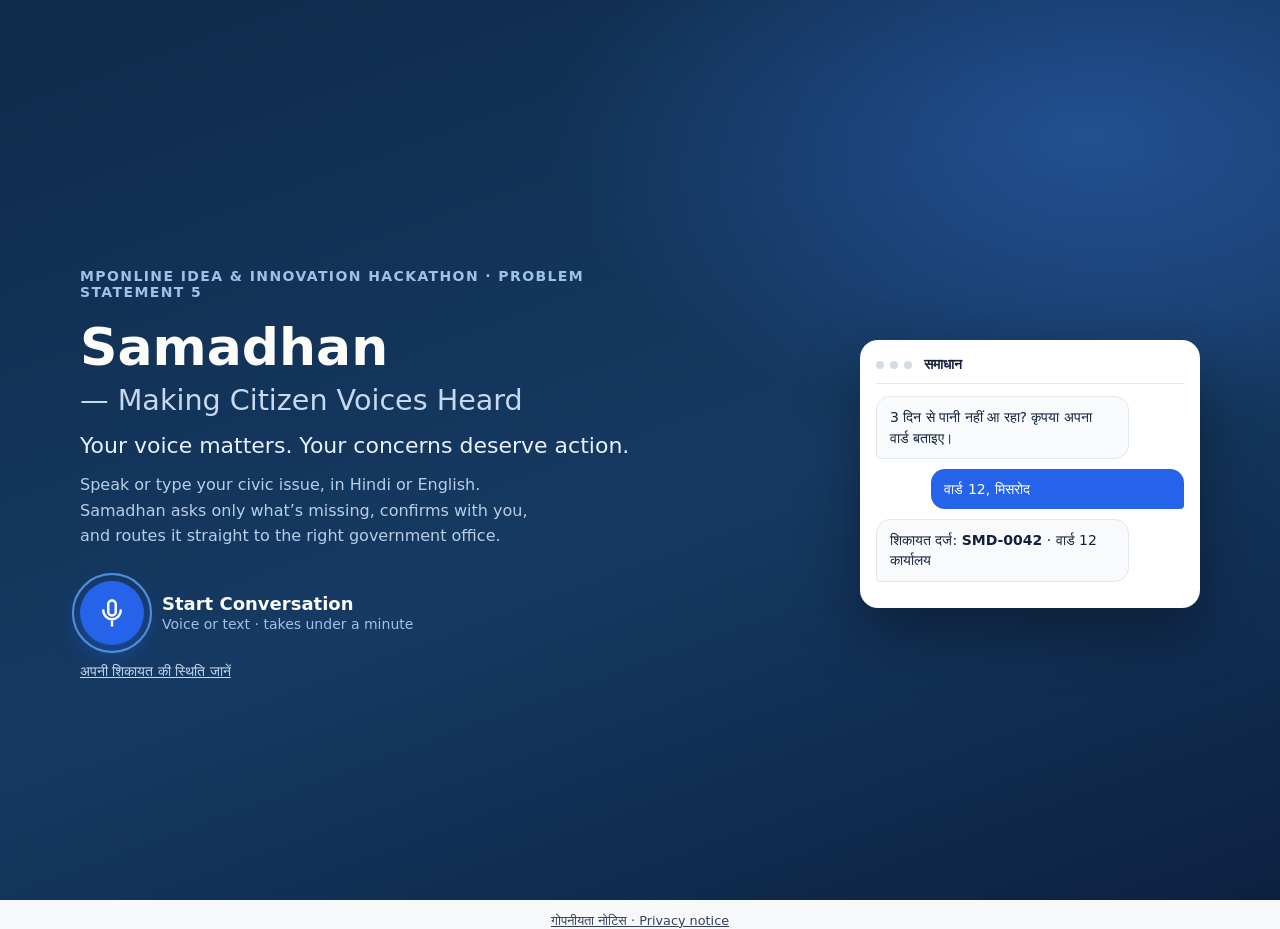
==== commit 37979cba: "Audit fixes: district-aware routing, dashboard hardening, rate limits, scheme answers, privacy notic" ====
--- a/frontend/index.html
+++ b/frontend/index.html
@@ -85,7 +85,10 @@
 </form>
 </div>
 
+<p class="privacy-link"><a href="privacy.html">गोपनीयता नोटिस · Privacy notice</a></p>
+
 <script src="config.js"></script>
+<script src="auth.js"></script>
 <script src="widget.js"></script>
 </body>
 </html>
--- a/frontend/style.css
+++ b/frontend/style.css
@@ -255,6 +255,20 @@
 
 .vn-time { flex: none; font-size: 12px; color: var(--muted); font-variant-numeric: tabular-nums; }
 
+/* The citizen's own recording, inside their (blue) bubble */
+.voice-note-mine {
+  margin-top: 0;
+  background: rgba(255, 255, 255, 0.16);
+  border-color: rgba(255, 255, 255, 0.35);
+}
+
+.voice-note-mine .vn-play { background: #fff; color: var(--accent); }
+.vn-expired { opacity: 0.55; }
+.vn-expired .vn-play { cursor: default; }
+.voice-note-mine .vn-track { background: rgba(255, 255, 255, 0.35); }
+.voice-note-mine .vn-fill { background: #fff; }
+.voice-note-mine .vn-time { color: #fff; }
+
 /* S23: yes/no chips under a location question */
 .location-choice {
   display: flex;
@@ -478,7 +492,7 @@
   align-items: center;
   justify-content: center;
   position: relative;
-  touch-action: none; /* the browser's own scroll/pan gesture must never steal the hold */
+  touch-action: manipulation; /* tap-to-record: no double-tap zoom delay */
   -webkit-tap-highlight-color: transparent;
   box-shadow: 0 6px 18px rgba(37, 99, 235, 0.35);
   animation: mic-idle-pulse 2.6s ease-in-out infinite;
@@ -495,6 +509,34 @@
   opacity: 0.7;
 }
 
+/* Connecting: a ring spins around the button until the microphone is ready. */
+.mic-btn-starting::after {
+  content: '';
+  position: absolute;
+  inset: -6px;
+  border-radius: 50%;
+  border: 3px solid transparent;
+  border-top-color: var(--accent);
+  animation: mic-connecting-spin 0.8s linear infinite;
+}
+
+/* Live voice wave while recording (drawn on a canvas by widget.js). */
+.mic-wave {
+  display: block;
+  flex: 1;
+  min-width: 0;
+  height: 48px;
+  color: var(--error-text);
+}
+
+.mic-wave[hidden] {
+  display: none;
+}
+
+@keyframes mic-connecting-spin {
+  to { transform: rotate(360deg); }
+}
+
 .mic-btn-recording {
   background: var(--error-text);
   animation: mic-recording-pulse 1.2s ease-in-out infinite;
@@ -505,10 +547,23 @@
   animation: none;
 }
 
+.mic-live {
+  display: flex;
+  align-items: center;
+  justify-content: center;
+  gap: 10px;
+  width: 100%;
+  max-width: 300px;
+}
+
+.mic-live[hidden] {
+  display: none;
+}
+
 .mic-timer {
-  position: absolute;
-  bottom: -22px;
-  font-size: 13px;
+  flex: none;
+  min-width: 34px;
+  font-size: 14px;
   font-weight: 600;
   font-variant-numeric: tabular-nums;
   color: var(--error-text);
@@ -982,3 +1037,128 @@
   #samadhan-widget-toggle { animation: none; }
   #samadhan-widget-panel { animation: none; }
 }
+
+/* Widget, laptop only (>= 481px; phone layout untouched): smaller mic on top, the three chips right-aligned above the
+   भेजें button, smaller chips, smaller Hindi text in the greeting card. */
+@media (min-width: 481px) {
+  #samadhan-widget-composer .voice-row { order: 1; }
+  #samadhan-widget-composer .composer-actions { order: 2; justify-content: flex-end; }
+  #samadhan-widget-composer .composer-row { order: 3; }
+
+  #samadhan-widget-composer .mic-btn { width: 52px; height: 52px; }
+  #samadhan-widget-composer .mic-btn svg { width: 22px; height: 22px; }
+
+  #samadhan-widget-composer .chip-btn {
+    min-height: 34px;
+    font-size: 12px;
+    padding: 5px 11px;
+  }
+
+  #samadhan-widget-messages .greeting-hi { font-size: 14px; }
+  #samadhan-widget-messages .msg { font-size: 14px; }
+  #samadhan-widget-messages .card { font-size: 14px; }
+
+  #samadhan-widget-composer .input {
+    min-height: 36px;
+    padding: 7px 12px;
+    font-size: 14px;
+    line-height: 1.4;
+    border-radius: 10px;
+  }
+  #samadhan-widget-composer .send-btn {
+    height: 36px;
+    min-width: 64px;
+    font-size: 14px;
+    border-radius: 10px;
+  }
+  #samadhan-widget-composer .composer-row { align-items: stretch; }
+}
+
+/* Full chat page (#app, hidden since S31): same laptop sizes as the widget, so it matches if it is ever turned back on. */
+@media (min-width: 481px) {
+  #app #composer .voice-row { order: 1; }
+  #app #composer .composer-actions { order: 2; justify-content: flex-end; }
+  #app #composer .composer-row { order: 3; align-items: stretch; }
+
+  #app #composer .mic-btn { width: 52px; height: 52px; }
+  #app #composer .mic-btn svg { width: 22px; height: 22px; }
+
+  #app #composer .chip-btn {
+    min-height: 34px;
+    font-size: 12px;
+    padding: 5px 11px;
+  }
+
+  #app #chat .greeting-hi { font-size: 14px; }
+  #app #chat .msg { font-size: 14px; }
+  #app #chat .card { font-size: 14px; }
+
+  #app #composer .input {
+    min-height: 36px;
+    padding: 7px 12px;
+    font-size: 14px;
+    line-height: 1.4;
+    border-radius: 10px;
+  }
+  #app #composer .send-btn {
+    height: 36px;
+    min-width: 64px;
+    font-size: 14px;
+    border-radius: 10px;
+  }
+}
+
+/* Status chip is a link (opens status.html in a new tab): look like the other chips. */
+.chip-link {
+  display: inline-flex;
+  align-items: center;
+  text-decoration: none;
+}
+
+/* Phone widget only: four chips in one row, so each is a little smaller. The laptop sizes (above) are unchanged. */
+@media (max-width: 480px) {
+  #samadhan-widget-composer .composer-actions { gap: 4px; flex-wrap: wrap; justify-content: flex-end; }
+  #samadhan-widget-composer .chip-btn {
+    min-height: 34px;
+    font-size: 12px;
+    padding: 4px 8px;
+  }
+}
+
+
+/* --- S31 login screen (frontend/auth.js) ---------------------------------------------------------------------------- */
+#samadhan-auth-overlay {
+  position: fixed; inset: 0; z-index: 2147483000; display: flex; align-items: center; justify-content: center;
+  padding: 16px; background: rgba(15, 42, 74, 0.55);
+}
+.samadhan-auth-card {
+  width: min(380px, 100%); background: #fff; color: var(--bot-text); border-radius: 14px; padding: 20px 18px 18px;
+  box-shadow: 0 12px 40px rgba(0, 0, 0, 0.3); font-family: inherit;
+}
+.samadhan-auth-card h2 { margin: 0 0 6px; font-size: 1.25rem; color: var(--header-bg); }
+.samadhan-auth-why { margin: 0 0 12px; font-size: 0.95rem; line-height: 1.5; color: var(--muted); }
+.samadhan-auth-card label { display: block; margin: 8px 0 6px; font-weight: 600; font-size: 0.95rem; }
+.samadhan-auth-row { display: flex; align-items: center; border: 2px solid var(--header-bg); border-radius: 10px; background: #fff; }
+.samadhan-auth-row:focus-within { border-color: var(--accent); box-shadow: 0 0 0 3px rgba(37, 99, 235, 0.25); }
+.samadhan-auth-prefix { padding: 0 10px 0 12px; font-weight: 700; color: var(--header-bg); }
+.samadhan-auth-card input {
+  flex: 1; min-width: 0; border: 0; outline: 0; background: transparent; padding: 12px 12px 12px 4px; font-size: 1.15rem;
+  letter-spacing: 0.04em; color: var(--bot-text);
+}
+.samadhan-auth-status { min-height: 1.3em; margin: 8px 0 0; font-size: 0.9rem; color: var(--muted); }
+.samadhan-auth-status.samadhan-auth-error { color: var(--error-text); font-weight: 600; }
+.samadhan-auth-actions { display: flex; flex-wrap: wrap; gap: 8px; margin-top: 12px; }
+.samadhan-auth-primary, .samadhan-auth-secondary { min-height: 46px; padding: 0 16px; border-radius: 10px; font-size: 1rem; font-weight: 600; cursor: pointer; }
+.samadhan-auth-primary { flex: 1; border: 0; background: var(--header-bg); color: #fff; }
+.samadhan-auth-primary:disabled { opacity: 0.6; cursor: wait; }
+.samadhan-auth-secondary { border: 2px solid var(--header-bg); background: #fff; color: var(--header-bg); }
+#samadhan-widget-auth {
+  margin-left: auto; margin-right: 8px; padding: 4px 10px; border: 1px solid rgba(255, 255, 255, 0.5); border-radius: 999px;
+  background: transparent; color: var(--header-text); font-size: 0.8rem; cursor: pointer; white-space: nowrap;
+}
+#samadhan-widget-auth:hover { background: rgba(255, 255, 255, 0.15); }
+
+/* privacy notice link and the consent line in the greeting (audit H2) */
+.privacy-link { text-align: center; font-size: 0.8rem; margin: 0.8rem 0 0.4rem; opacity: 0.85; }
+.privacy-link a, .greeting-privacy a { color: inherit; text-decoration: underline; }
+.greeting-privacy { font-size: 0.8rem; margin: 0.6rem 0 0; opacity: 0.85; }
